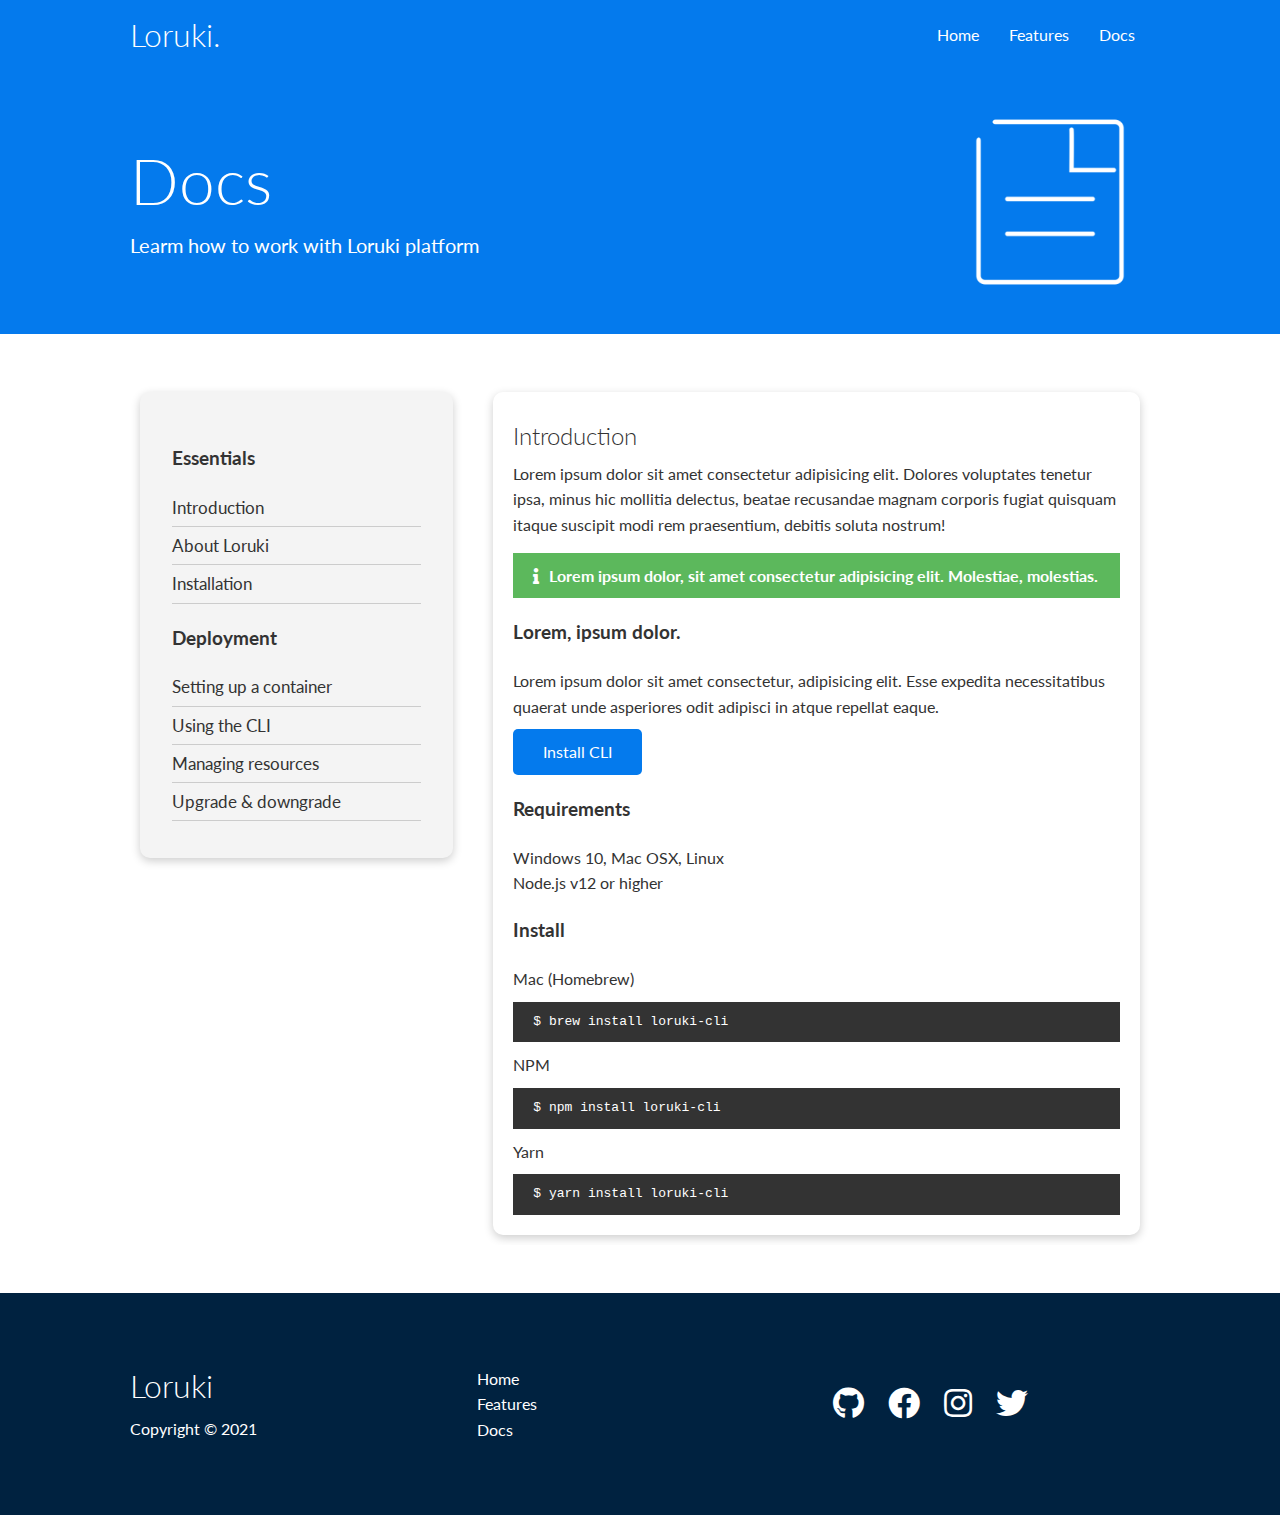
==== docs.html @ c9b8dfe8 "Initial commit" ====
<!DOCTYPE html>
<html lang="en">

<head>
    <meta charset="UTF-8">
    <meta http-equiv="X-UA-Compatible" content="IE=edge">
    <meta name="viewport" content="width=device-width, initial-scale=1.0">
    <link rel="stylesheet" href="https://cdnjs.cloudflare.com/ajax/libs/font-awesome/5.15.3/css/all.min.css">
    <link rel="stylesheet" href="./style.css">
    <link rel="stylesheet" href="./utilities.css">
    <title>Loruki | Cloud Hosting for everyone</title>
</head>

<body>
    <!-- navbar -->
    <div class="navbar">
        <div class="container flex">
            <h1 class="logo">Loruki.</h1>
            <nav>
                <ul>
                    <li><a href="index.html">Home</a></li>
                    <li><a href="features.html">Features</a></li>
                    <li><a href="docs.html">Docs</a></li>
                </ul>
            </nav>
        </div>
    </div>
    <!-- head -->
    <section class="docs-head bg-primary py-3">
        <div class="container grid">
            <div>
                <h1 class="xl">Docs</h1>
                <p class="lead">Learm how to work with Loruki platform</p>
            </div>
            <img src="./images/docs.png" alt="">
        </div>
    </section>
   <!-- docs main -->
   <section class="docs-main my-4">
       <div class="container grid">
           <div class="card bg-light p-3">
               <h3 class="my-2">Essentials</h3>
               <nav>
                   <ul>
                       <li><a href="#" class="text-primary">Introduction</a></li>
                       <li><a href="#">About Loruki</a></li>
                       <li><a href="#">Installation</a></li>
                   </ul>
               </nav>
            <h3 class="my-2">Deployment</h3>
            <nav>
                <ul>
                    <li><a href="#">Setting up a container</a></li>
                    <li><a href="#">Using the CLI</a></li>
                    <li><a href="#">Managing resources</a></li>
                    <li><a href="#">Upgrade & downgrade</a></li>
                </ul>
            </nav>
           </div>
           <div class="card">
               <h2>Introduction</h2>
               <p>Lorem ipsum dolor sit amet consectetur adipisicing elit. Dolores voluptates tenetur ipsa, minus hic mollitia delectus, beatae recusandae magnam corporis fugiat quisquam itaque suscipit modi rem praesentium, debitis soluta nostrum!</p>
               <div class="alert alert-success">
                   <i class="fas fa-info"></i>Lorem ipsum dolor, sit amet consectetur adipisicing elit. Molestiae, molestias.
               </div>
               <h3>Lorem, ipsum dolor.</h3>
               <p>Lorem ipsum dolor sit amet consectetur, adipisicing elit. Esse expedita necessitatibus quaerat unde asperiores odit adipisci in atque repellat eaque.</p>
               <a href="#" class="btn btn-primary">Install CLI</a>
               <h3>Requirements</h3>
               <ul>
                   <li>Windows 10, Mac OSX, Linux</li>
                   <li>Node.js v12 or higher</li>
               </ul>
               <h3>Install</h3>
               <p>Mac (Homebrew)</p>
               <pre><code>$ brew install loruki-cli</code></pre>
            <p>NPM</p>
            <pre><code>$ npm install loruki-cli</code></pre>
            <p>Yarn</p>
            <pre><code>$ yarn install loruki-cli</code></pre>
           </div>
       </div>
   </section>
    <!-- footer -->
    <footer class="footer bg-dark py-5">
        <div class="container grid grid-3">
            <div>
                <h1>Loruki</h1>
                <p>Copyright &copy; 2021</p>
            </div>
            <nav>
                <ul>
                    <li><a href="index.html">Home</a></li>
                    <li><a href="features.html">Features</a></li>
                    <li><a href="docs.html">Docs</a></li>
                </ul>
            </nav>
            <div class="social">
                <a href="#"><i class="fab fa-github fa-2x"></i></a>
                <a href="#"><i class="fab fa-facebook fa-2x"></i></a>
                <a href="#"><i class="fab fa-instagram fa-2x"></i></a>
                <a href="#"><i class="fab fa-twitter fa-2x"></i></a>
            </div>
        </div>
    </footer>
</body>

</html>
---- style.css ----
@import url("https://fonts.googleapis.com/css2?family=Lato:ital,wght@1,300&display=swap");

:root {
  --primary-color: #047aed;
  --secondary-color: #1c3fa8;
  --dark-color: #002240;
  --light-color: #f4f4f4;
  --white: #fff;
  --success-color: #5cb85c;
  --error-color: #d9534f;
}

* {
  box-sizing: border-box;
  padding: 0;
  margin: 0;
}
body {
  font-family: "Lato", sans-serif;
  color: #333;
  line-height: 1.6;
}
ul {
  list-style-type: none;
}
a {
  text-decoration: none;
  color: var(--white);
}
h1,
h2 {
  font-weight: 300;
  line-height: 1.2;
  margin: 10px 0;
}
p {
  margin: 10px 0;
}
img {
  width: 100%;
}
code,
pre {
  background-color: #333;
  color: var(--white);
  padding: 10px;
}
.hidden {
  visibility: hidden;
  height: 0;
}
/* Navbar */
.navbar {
  background-color: var(--primary-color);
  color: var(--white);
  height: 70px;
}
.navbar ul {
  display: flex;
}
.navbar a {
  color: var(--white);
  padding: 10px;
  margin: 0 5px;
}
.navbar .flex {
  justify-content: space-between;
}
.navbar a:hover {
  border-bottom: 2px var(--white) solid;
}
/* Showcase / Hero */
.showcase {
  height: 400px;
  background-color: var(--primary-color);
  color: var(--white);
  position: relative;
}
.showcase h1 {
  font-size: 40px;
}
.shocase p {
  margin: 20px 0;
}
.showcase .grid {
  overflow: visible;
  grid-template-columns: 55% 45%;
  gap: 30px;
}
.showcase-text {
  animation: slideInFromLeft 1s ease-in;
}
.showcase-form {
  position: relative;
  top: 60px;
  height: 350px;
  width: 400px;
  padding: 40px;
  justify-self: flex-end;
  z-index: 100;
  animation: slideInFromRight 1s ease-in;
}
.showcase-form .form-control {
  margin: 30px;
}
.showcase-form input[type="text"],
.showcase-form input[type="email"] {
  border: 0;
  border-bottom: 1px solid #b4becb;
  width: 100%;
  padding: 3px;
  font-size: 16px;
}
.showcase-form input:focus {
  outline: none;
}
.showcase::before,
.showcase::after {
  content: "";
  position: absolute;
  height: 100px;
  bottom: -70px;
  right: 0;
  left: 0;
  background-color: var(--white);
  transform: skewY(-3deg);
  -webkit-transform: skewY(-3deg);
  -moz-transform: skewY(-3deg);
  -ms-transform: skewY(-3deg);
}
/* stats */
.stats {
  padding-top: 100px;
  animation: slideInFromBottom 1s ease-in;
}
.stats-heading {
  max-width: 500px;
  margin: auto;
}
.stats .grid h3 {
  font-size: 35px;
}
.stats .grid p {
  font-size: 20px;
  font-weight: bold;
}
/* cli */
.cli .grid {
  grid-template-columns: repeat(3, 1fr);
  grid-template-rows: repeat(2, 1fr);
}
.cli .grid > *:first-child {
  grid-column: 1 / span 2;
  grid-row: 1 / span 2;
}
/* cloud */
.cloud .grid {
  grid-template-columns: 4fr 3fr;
}
/* languages */
.languages .flex {
  flex-wrap: wrap;
}
.languages .card {
  text-align: center;
  margin: 18px 10px 40px;
  transition: transform 0.2s ease-in;
}
.languages .card h4 {
  font-size: 20px;
  margin-bottom: 10px;
}
.languages .card:hover {
  transform: translateY(-15px);
}
/* features */
.features-head img,
.docs-head img {
  width: 200px;
  justify-self: flex-end;
}
.features-sub-head img {
  width: 300px;
  justify-self: flex-end;
}
.features-main .card > i {
  margin-right: 20px;
}
.features-main .grid {
  padding: 30px;
}
.features-main .grid > *:first-child {
  grid-column: 1 / span 3;
}

.features-main .grid > *:nth-child(2) {
  grid-column: 1 / span 2;
}
/* docs */
.docs-main h3 {
  margin: 20px 0;
}
.docs-main .grid {
  grid-template-columns: 1fr 2fr;
  align-items: flex-start;
}
.docs-main nav li {
  font-size: 17px;
  padding-bottom: 5px;
  margin-bottom: 5px;
  border-bottom: 1px #ccc solid;
}
.docs-main a:hover {
  font-weight: bold;
}
/* footer */
.footer .social a {
  margin: 0 10px;
}
/* animations */
@keyframes slideInFromLeft {
  0% {
    transform: translateX(-100%);
  }
  100% {
    transform: translateX(0);
  }
}
@keyframes slideInFromRight {
  0% {
    transform: translateX(100%);
  }
  100% {
    transform: translateX(0);
  }
}
@keyframes slideInFromTop {
  0% {
    transform: translateY(-100%);
  }
  100% {
    transform: translateX(0);
  }
}
@keyframes slideInFromBottom {
  0% {
    transform: translateY(100%);
  }
  100% {
    transform: translateX(0);
  }
}
/* tablets and under  */
@media (max-width: 768px) {
  .grid,
  .showcase .grid,
  .stats .grid,
  .cli .grid,
  .cloud .grid,
  .features-main .grid,
  .docs-main .grid {
    grid-template-columns: 1fr;
    grid-template-rows: 1fr;
  }
  .shocase {
    height: auto;
  }
  .showcase-text {
    text-align: center;
    margin-top: 40px;
    animation: slideInFromTop 1s ease-in;
  }
  .showcase-form {
    justify-self: center;
    margin: auto;
    animation: slideInFromBottom 1s ease-in;
  }
  .cli .grid > *:first-child {
    grid-column: 1;
    grid-row: 1;
  }
  .features-head,
  .features-sub-head,
  .docs-head {
    text-align: center;
  }
  .features-head img,
  .features-sub-head img,
  .docs-head img {
    justify-self: center;
  }
  .features-main .grid > *:first-child,
  .features-main .grid > *:nth-child(2) {
    grid-column: 1;
  }
}
/* mobile */
@media (max-width: 500px) {
  .navbar {
    height: 110px;
  }
  .navbar .flex {
    flex-direction: column;
  }
  .navbar ul {
    padding: 10px;
    background-color: rgba(0, 0, 0, 0.1);
  }
}
---- utilities.css ----
/* Utilities */
.container {
  max-width: 1100px;
  margin: 0 auto;
  overflow: auto;
  padding: 0 40px;
}
.card {
  background-color: var(--white);
  color: #333;
  border-radius: 10px;
  box-shadow: 0 3px 10px rgba(0, 0, 0, 0.2);
  padding: 20px;
  margin: 10px;
}
.btn {
  display: inline-block;
  padding: 10px 30px;
  cursor: pointer;
  background-color: var(--primary-color);
  color: var(--white);
  border: none;
  border-radius: 5px;
}
.btn-outline {
  background-color: transparent;
  border: 1px var(--white) solid;
}
.btn:hover {
  transform: scale(0.98);
}
/* backgrounds & colored buttons */
.bg-primary,
.btn-primary {
  background-color: var(--primary-color);
  color: var(--white);
}
.bg-secondary,
.btn-secondary {
  background-color: var(--secondary-color);
  color: var(--white);
}
.bg-dark,
.btn-dark {
  background-color: var(--dark-color);
  color: var(--white);
}
.bg-light,
.btn-light {
  background-color: var(--light-color);
  color: #333;
}
/* text colors */
.text-primary {
  color: var(--white);
}
.text-secondary {
  color: var(--white);
}
.text-dark {
  color: var(--white);
}
.text-light {
  color: #333;
}
.bg-light a {
  color: #333;
}
/* text sizes */
.lead {
  font-size: 20px;
}
.sm {
  font-size: 1rem;
}
.md {
  font-size: 2rem;
}
.lg {
  font-size: 3rem;
}
.xl {
  font-size: 4rem;
}
.text-center {
  text-align: center;
}
/* margin */
.my-1 {
  margin: 1rem 0;
}
.my-2 {
  margin: 1.5rem 0;
}
.my-3 {
  margin: 2rem 0;
}
.my-4 {
  margin: 3rem 0;
}
.my-5 {
  margin: 4rem 0;
}
.m-1 {
  margin: 1rem;
}
.m-2 {
  margin: 1.5rem;
}
.m-3 {
  margin: 2rem;
}
.m-4 {
  margin: 3rem;
}
.m-5 {
  margin: 4rem;
}
/* paddings */
.py-1 {
  margin: 1rem 0;
}
.py-2 {
  padding: 1.5rem 0;
}
.py-3 {
  padding: 2rem 0;
}
.py-4 {
  padding: 3rem 0;
}
.py-5 {
  padding: 4rem 0;
}
.p-1 {
  padding: 1rem;
}
.p-2 {
  padding: 1.5rem;
}
.p-3 {
  padding: 2rem;
}
.p-4 {
  padding: 3rem;
}
.m-5 {
  padding: 4rem;
}
/* alert */
.alert {
  background-color: var(--light-color);
  padding: 10px 20px;
  font-weight: bold;
  margin: 15px 0;
}
.alert i {
  margin-right: 10px;
}
.alert-success {
  background-color: var(--success-color);
  color: var(--white);
}
.alert-error {
  background-color: var(--error-color);
  color: var(--white);
}
/* flex */
.flex {
  display: flex;
  justify-content: center;
  align-items: center;
  height: 100%;
}
/* grid */
.grid {
  display: grid;
  grid-template-columns: repeat(2, 1fr);
  gap: 20px;
  justify-content: center;
  align-items: center;
  height: 100%;
}
.grid-3 {
  grid-template-columns: repeat(3, 1fr);
}
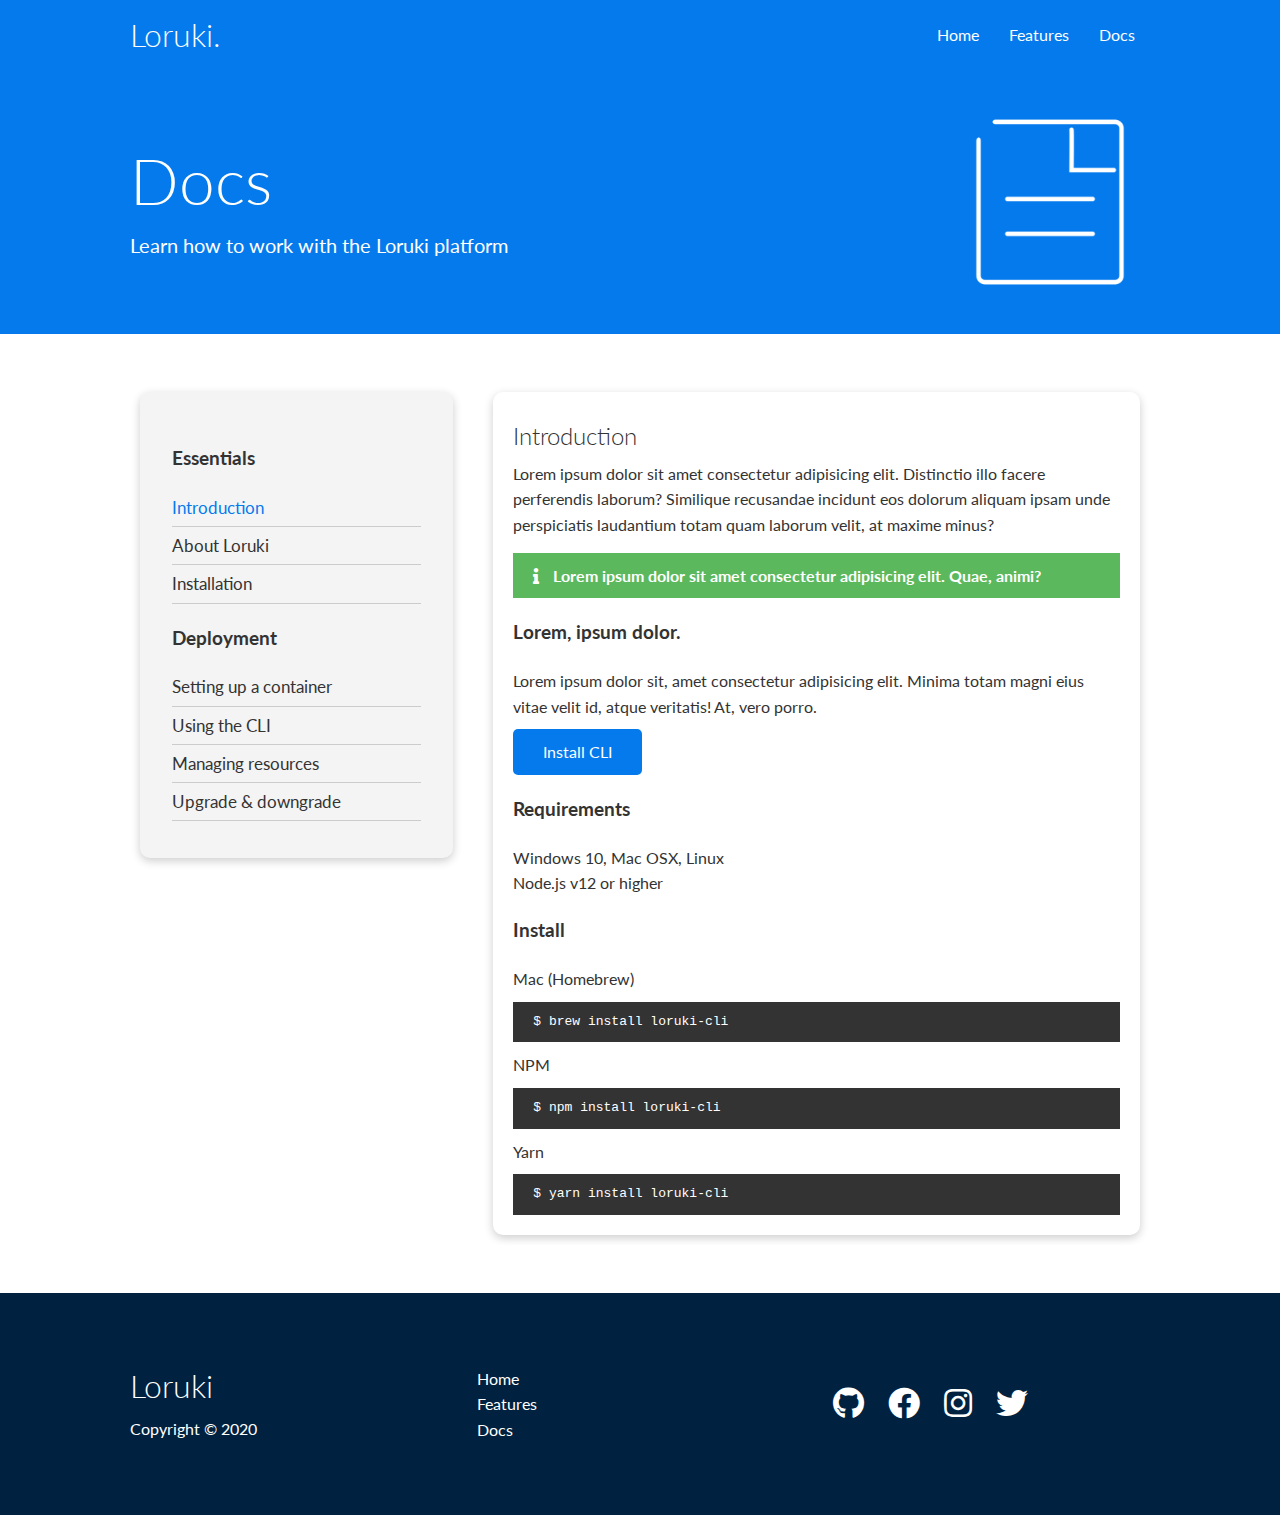
==== commit a5109257: "Initial commit" ====
--- a/docs.html
+++ b/docs.html
@@ -12,7 +12,7 @@
 </head>
 
 <body>
-    <!-- navbar -->
+    <!-- Navbar -->
     <div class="navbar">
         <div class="container flex">
             <h1 class="logo">Loruki.</h1>
@@ -25,68 +25,83 @@
             </nav>
         </div>
     </div>
-    <!-- head -->
+    
+    <!-- Head -->
     <section class="docs-head bg-primary py-3">
         <div class="container grid">
             <div>
                 <h1 class="xl">Docs</h1>
-                <p class="lead">Learm how to work with Loruki platform</p>
+                <p class="lead">
+                    Learn how to work with the Loruki platform
+                </p>
             </div>
-            <img src="./images/docs.png" alt="">
+            <img src="images/docs.png" alt="">
         </div>
     </section>
-   <!-- docs main -->
-   <section class="docs-main my-4">
-       <div class="container grid">
-           <div class="card bg-light p-3">
-               <h3 class="my-2">Essentials</h3>
-               <nav>
-                   <ul>
-                       <li><a href="#" class="text-primary">Introduction</a></li>
-                       <li><a href="#">About Loruki</a></li>
-                       <li><a href="#">Installation</a></li>
-                   </ul>
-               </nav>
-            <h3 class="my-2">Deployment</h3>
-            <nav>
+    
+    <!-- Docs main -->
+    <section class="docs-main my-4">
+        <div class="container grid">
+            <div class="card bg-light p-3">
+                <h3 class="my-2">Essentials</h3>
+                <nav>
+                    <ul>
+                        <li><a class="text-primary" href="#">Introduction</a></li>
+                        <li><a href="#">About Loruki</a></li>
+                        <li><a href="#">Installation</a></li>
+                    </ul>
+                </nav>
+    
+                <h3 class="my-2">Deployment</h3>
+                <nav>
+                    <ul>
+                        <li><a href="#">Setting up a container</a></li>
+                        <li><a href="#">Using the CLI</a></li>
+                        <li><a href="#">Managing resources</a></li>
+                        <li><a href="#">Upgrade & downgrade</a></li>
+                    </ul>
+                </nav>
+            </div>
+            <div class="card">
+                <h2>Introduction</h2>
+                <p>Lorem ipsum dolor sit amet consectetur adipisicing elit. Distinctio illo facere perferendis laborum?
+                    Similique recusandae incidunt eos dolorum aliquam ipsam unde perspiciatis laudantium totam quam laborum
+                    velit, at maxime minus?</p>
+    
+                <div class="alert alert-success">
+                    <i class="fas fa-info"></i> Lorem ipsum dolor sit amet consectetur adipisicing elit. Quae, animi?
+                </div>
+    
+                <h3>Lorem, ipsum dolor.</h3>
+                <p>Lorem ipsum dolor sit, amet consectetur adipisicing elit. Minima totam magni eius vitae velit id, atque
+                    veritatis! At, vero porro.</p>
+                <a href="#" class="btn btn-primary">Install CLI</a>
+    
+                <h3>Requirements</h3>
                 <ul>
-                    <li><a href="#">Setting up a container</a></li>
-                    <li><a href="#">Using the CLI</a></li>
-                    <li><a href="#">Managing resources</a></li>
-                    <li><a href="#">Upgrade & downgrade</a></li>
+                    <li>Windows 10, Mac OSX, Linux</li>
+                    <li>Node.js v12 or higher</li>
                 </ul>
-            </nav>
-           </div>
-           <div class="card">
-               <h2>Introduction</h2>
-               <p>Lorem ipsum dolor sit amet consectetur adipisicing elit. Dolores voluptates tenetur ipsa, minus hic mollitia delectus, beatae recusandae magnam corporis fugiat quisquam itaque suscipit modi rem praesentium, debitis soluta nostrum!</p>
-               <div class="alert alert-success">
-                   <i class="fas fa-info"></i>Lorem ipsum dolor, sit amet consectetur adipisicing elit. Molestiae, molestias.
-               </div>
-               <h3>Lorem, ipsum dolor.</h3>
-               <p>Lorem ipsum dolor sit amet consectetur, adipisicing elit. Esse expedita necessitatibus quaerat unde asperiores odit adipisci in atque repellat eaque.</p>
-               <a href="#" class="btn btn-primary">Install CLI</a>
-               <h3>Requirements</h3>
-               <ul>
-                   <li>Windows 10, Mac OSX, Linux</li>
-                   <li>Node.js v12 or higher</li>
-               </ul>
-               <h3>Install</h3>
-               <p>Mac (Homebrew)</p>
-               <pre><code>$ brew install loruki-cli</code></pre>
-            <p>NPM</p>
-            <pre><code>$ npm install loruki-cli</code></pre>
-            <p>Yarn</p>
-            <pre><code>$ yarn install loruki-cli</code></pre>
-           </div>
-       </div>
-   </section>
-    <!-- footer -->
+    
+                <h3>Install</h3>
+                <p>Mac (Homebrew)</p>
+                <pre><code>$ brew install loruki-cli</code></pre>
+                <p>NPM</p>
+                <pre><code>$ npm install loruki-cli</code></pre>
+                <p>Yarn</p>
+                <pre><code>$ yarn install loruki-cli</code></pre>
+    
+            </div>
+        </div>
+    </section>
+    
+    <!-- Footer -->
     <footer class="footer bg-dark py-5">
         <div class="container grid grid-3">
             <div>
-                <h1>Loruki</h1>
-                <p>Copyright &copy; 2021</p>
+                <h1>Loruki
+                </h1>
+                <p>Copyright &copy; 2020</p>
             </div>
             <nav>
                 <ul>
@@ -103,6 +118,7 @@
             </div>
         </div>
     </footer>
+    </footer>
 </body>
 
 </html>--- a/style.css
+++ b/style.css
@@ -1,11 +1,10 @@
-@import url("https://fonts.googleapis.com/css2?family=Lato:ital,wght@1,300&display=swap");
+@import url("https://fonts.googleapis.com/css2?family=Lato:wght@300&display=swap");
 
 :root {
   --primary-color: #047aed;
   --secondary-color: #1c3fa8;
   --dark-color: #002240;
   --light-color: #f4f4f4;
-  --white: #fff;
   --success-color: #5cb85c;
   --error-color: #d9534f;
 }
@@ -15,94 +14,115 @@
   padding: 0;
   margin: 0;
 }
+
 body {
   font-family: "Lato", sans-serif;
   color: #333;
   line-height: 1.6;
 }
+
 ul {
   list-style-type: none;
 }
+
 a {
   text-decoration: none;
-  color: var(--white);
-}
+  color: #333;
+}
+
 h1,
 h2 {
   font-weight: 300;
   line-height: 1.2;
   margin: 10px 0;
 }
+
 p {
   margin: 10px 0;
 }
+
 img {
   width: 100%;
 }
+
 code,
 pre {
-  background-color: #333;
-  color: var(--white);
+  background: #333;
+  color: #fff;
   padding: 10px;
 }
+
 .hidden {
   visibility: hidden;
   height: 0;
 }
+
 /* Navbar */
 .navbar {
   background-color: var(--primary-color);
-  color: var(--white);
+  color: #fff;
   height: 70px;
 }
+
 .navbar ul {
   display: flex;
 }
+
 .navbar a {
-  color: var(--white);
+  color: #fff;
   padding: 10px;
   margin: 0 5px;
 }
+
+.navbar a:hover {
+  border-bottom: 2px #fff solid;
+}
+
 .navbar .flex {
   justify-content: space-between;
 }
-.navbar a:hover {
-  border-bottom: 2px var(--white) solid;
-}
-/* Showcase / Hero */
+
+/* Showcase */
 .showcase {
   height: 400px;
   background-color: var(--primary-color);
-  color: var(--white);
+  color: #fff;
   position: relative;
 }
+
 .showcase h1 {
   font-size: 40px;
 }
-.shocase p {
+
+.showcase p {
   margin: 20px 0;
 }
+
 .showcase .grid {
   overflow: visible;
-  grid-template-columns: 55% 45%;
+  grid-template-columns: 55% auto;
   gap: 30px;
 }
+
 .showcase-text {
   animation: slideInFromLeft 1s ease-in;
 }
+
 .showcase-form {
   position: relative;
   top: 60px;
   height: 350px;
   width: 400px;
   padding: 40px;
+  z-index: 100;
   justify-self: flex-end;
-  z-index: 100;
   animation: slideInFromRight 1s ease-in;
 }
+
 .showcase-form .form-control {
-  margin: 30px;
-}
+  margin: 30px 0;
+}
+
 .showcase-form input[type="text"],
 .showcase-form input[type="email"] {
   border: 0;
@@ -111,9 +131,11 @@
   padding: 3px;
   font-size: 16px;
 }
+
 .showcase-form input:focus {
   outline: none;
 }
+
 .showcase::before,
 .showcase::after {
   content: "";
@@ -122,73 +144,90 @@
   bottom: -70px;
   right: 0;
   left: 0;
-  background-color: var(--white);
+  background: #fff;
   transform: skewY(-3deg);
   -webkit-transform: skewY(-3deg);
   -moz-transform: skewY(-3deg);
   -ms-transform: skewY(-3deg);
 }
-/* stats */
+
+/* Stats */
 .stats {
   padding-top: 100px;
   animation: slideInFromBottom 1s ease-in;
 }
+
 .stats-heading {
   max-width: 500px;
   margin: auto;
 }
+
 .stats .grid h3 {
   font-size: 35px;
 }
+
 .stats .grid p {
   font-size: 20px;
   font-weight: bold;
 }
-/* cli */
+
+/* Cli */
 .cli .grid {
   grid-template-columns: repeat(3, 1fr);
   grid-template-rows: repeat(2, 1fr);
 }
+
 .cli .grid > *:first-child {
   grid-column: 1 / span 2;
   grid-row: 1 / span 2;
 }
-/* cloud */
+
+/* Cloud */
 .cloud .grid {
   grid-template-columns: 4fr 3fr;
 }
-/* languages */
+
+/* Languages */
+
 .languages .flex {
   flex-wrap: wrap;
 }
+
 .languages .card {
   text-align: center;
   margin: 18px 10px 40px;
   transition: transform 0.2s ease-in;
 }
+
 .languages .card h4 {
   font-size: 20px;
   margin-bottom: 10px;
 }
+
 .languages .card:hover {
   transform: translateY(-15px);
 }
-/* features */
+
+/* Features */
 .features-head img,
 .docs-head img {
   width: 200px;
   justify-self: flex-end;
 }
+
 .features-sub-head img {
   width: 300px;
   justify-self: flex-end;
 }
+
 .features-main .card > i {
   margin-right: 20px;
 }
+
 .features-main .grid {
   padding: 30px;
 }
+
 .features-main .grid > *:first-child {
   grid-column: 1 / span 3;
 }
@@ -196,61 +235,75 @@
 .features-main .grid > *:nth-child(2) {
   grid-column: 1 / span 2;
 }
-/* docs */
+
+/* Docs */
 .docs-main h3 {
   margin: 20px 0;
 }
+
 .docs-main .grid {
   grid-template-columns: 1fr 2fr;
   align-items: flex-start;
 }
+
 .docs-main nav li {
   font-size: 17px;
   padding-bottom: 5px;
   margin-bottom: 5px;
   border-bottom: 1px #ccc solid;
 }
+
 .docs-main a:hover {
   font-weight: bold;
 }
-/* footer */
+
+/* Footer */
 .footer .social a {
   margin: 0 10px;
 }
-/* animations */
+
+/* Animations */
 @keyframes slideInFromLeft {
   0% {
     transform: translateX(-100%);
   }
+
   100% {
     transform: translateX(0);
   }
 }
+
 @keyframes slideInFromRight {
   0% {
     transform: translateX(100%);
   }
+
   100% {
     transform: translateX(0);
   }
 }
+
 @keyframes slideInFromTop {
   0% {
     transform: translateY(-100%);
   }
+
   100% {
     transform: translateX(0);
   }
 }
+
 @keyframes slideInFromBottom {
   0% {
     transform: translateY(100%);
   }
+
   100% {
     transform: translateX(0);
   }
 }
-/* tablets and under  */
+
+/* Tablets and under */
 @media (max-width: 768px) {
   .grid,
   .showcase .grid,
@@ -262,48 +315,62 @@
     grid-template-columns: 1fr;
     grid-template-rows: 1fr;
   }
-  .shocase {
+
+  .showcase {
     height: auto;
   }
+
   .showcase-text {
     text-align: center;
     margin-top: 40px;
     animation: slideInFromTop 1s ease-in;
   }
+
   .showcase-form {
     justify-self: center;
     margin: auto;
     animation: slideInFromBottom 1s ease-in;
   }
+
   .cli .grid > *:first-child {
     grid-column: 1;
     grid-row: 1;
   }
+
   .features-head,
   .features-sub-head,
   .docs-head {
     text-align: center;
   }
+
   .features-head img,
   .features-sub-head img,
   .docs-head img {
     justify-self: center;
   }
+
   .features-main .grid > *:first-child,
   .features-main .grid > *:nth-child(2) {
     grid-column: 1;
   }
 }
-/* mobile */
-@media (max-width: 500px) {
+
+/* Mobile */
+@media (max-width: 300px) {
   .navbar {
     height: 110px;
   }
+
   .navbar .flex {
     flex-direction: column;
   }
+
   .navbar ul {
     padding: 10px;
     background-color: rgba(0, 0, 0, 0.1);
   }
-}
+
+  .showcase-form {
+    width: 300px;
+  }
+}
--- a/utilities.css
+++ b/utilities.css
@@ -1,178 +1,143 @@
-/* Utilities */
 .container {
   max-width: 1100px;
   margin: 0 auto;
   overflow: auto;
   padding: 0 40px;
 }
+
 .card {
-  background-color: var(--white);
+  background-color: #fff;
   color: #333;
   border-radius: 10px;
   box-shadow: 0 3px 10px rgba(0, 0, 0, 0.2);
   padding: 20px;
   margin: 10px;
 }
+
 .btn {
   display: inline-block;
   padding: 10px 30px;
   cursor: pointer;
-  background-color: var(--primary-color);
-  color: var(--white);
+  background: var(--primary-color);
+  color: #fff;
   border: none;
   border-radius: 5px;
 }
+
 .btn-outline {
   background-color: transparent;
-  border: 1px var(--white) solid;
-}
+  border: 1px #fff solid;
+}
+
 .btn:hover {
   transform: scale(0.98);
 }
-/* backgrounds & colored buttons */
+
+/* Backgrounds & colored buttons */
 .bg-primary,
 .btn-primary {
   background-color: var(--primary-color);
-  color: var(--white);
-}
+  color: #fff;
+}
+
 .bg-secondary,
 .btn-secondary {
   background-color: var(--secondary-color);
-  color: var(--white);
-}
+  color: #fff;
+}
+
 .bg-dark,
 .btn-dark {
   background-color: var(--dark-color);
-  color: var(--white);
-}
+  color: #fff;
+}
+
 .bg-light,
 .btn-light {
   background-color: var(--light-color);
   color: #333;
 }
-/* text colors */
+
+.bg-primary a,
+.btn-primary a,
+.bg-secondary a,
+.btn-secondary a,
+.bg-dark a,
+.btn-dark a {
+  color: #fff;
+}
+
+/* Text colors */
 .text-primary {
-  color: var(--white);
-}
+  color: var(--primary-color);
+}
+
 .text-secondary {
-  color: var(--white);
-}
+  color: var(--secondary-color);
+}
+
 .text-dark {
-  color: var(--white);
-}
+  color: var(--dark-color);
+}
+
 .text-light {
-  color: #333;
-}
-.bg-light a {
-  color: #333;
-}
-/* text sizes */
+  color: var(--light-color);
+}
+
+/* Text sizes */
 .lead {
   font-size: 20px;
 }
+
 .sm {
   font-size: 1rem;
 }
+
 .md {
   font-size: 2rem;
 }
+
 .lg {
   font-size: 3rem;
 }
+
 .xl {
   font-size: 4rem;
 }
+
 .text-center {
   text-align: center;
 }
-/* margin */
-.my-1 {
-  margin: 1rem 0;
-}
-.my-2 {
-  margin: 1.5rem 0;
-}
-.my-3 {
-  margin: 2rem 0;
-}
-.my-4 {
-  margin: 3rem 0;
-}
-.my-5 {
-  margin: 4rem 0;
-}
-.m-1 {
-  margin: 1rem;
-}
-.m-2 {
-  margin: 1.5rem;
-}
-.m-3 {
-  margin: 2rem;
-}
-.m-4 {
-  margin: 3rem;
-}
-.m-5 {
-  margin: 4rem;
-}
-/* paddings */
-.py-1 {
-  margin: 1rem 0;
-}
-.py-2 {
-  padding: 1.5rem 0;
-}
-.py-3 {
-  padding: 2rem 0;
-}
-.py-4 {
-  padding: 3rem 0;
-}
-.py-5 {
-  padding: 4rem 0;
-}
-.p-1 {
-  padding: 1rem;
-}
-.p-2 {
-  padding: 1.5rem;
-}
-.p-3 {
-  padding: 2rem;
-}
-.p-4 {
-  padding: 3rem;
-}
-.m-5 {
-  padding: 4rem;
-}
-/* alert */
+
+/* Alert */
 .alert {
   background-color: var(--light-color);
   padding: 10px 20px;
   font-weight: bold;
   margin: 15px 0;
 }
+
 .alert i {
   margin-right: 10px;
 }
+
 .alert-success {
   background-color: var(--success-color);
-  color: var(--white);
-}
+  color: #fff;
+}
+
 .alert-error {
   background-color: var(--error-color);
-  color: var(--white);
-}
-/* flex */
+  color: #fff;
+}
+
 .flex {
   display: flex;
   justify-content: center;
   align-items: center;
   height: 100%;
 }
-/* grid */
+
 .grid {
   display: grid;
   grid-template-columns: repeat(2, 1fr);
@@ -181,6 +146,89 @@
   align-items: center;
   height: 100%;
 }
+
 .grid-3 {
   grid-template-columns: repeat(3, 1fr);
 }
+
+/* Margin */
+.my-1 {
+  margin: 1rem 0;
+}
+
+.my-2 {
+  margin: 1.5rem 0;
+}
+
+.my-3 {
+  margin: 2rem 0;
+}
+
+.my-4 {
+  margin: 3rem 0;
+}
+
+.my-5 {
+  margin: 4rem 0;
+}
+
+.m-1 {
+  margin: 1rem;
+}
+
+.m-2 {
+  margin: 1.5rem;
+}
+
+.m-3 {
+  margin: 2rem;
+}
+
+.m-4 {
+  margin: 3rem;
+}
+
+.m-5 {
+  margin: 4rem;
+}
+
+/* Padding */
+.py-1 {
+  padding: 1rem 0;
+}
+
+.py-2 {
+  padding: 1.5rem 0;
+}
+
+.py-3 {
+  padding: 2rem 0;
+}
+
+.py-4 {
+  padding: 3rem 0;
+}
+
+.py-5 {
+  padding: 4rem 0;
+}
+
+.p-1 {
+  padding: 1rem;
+}
+
+.p-2 {
+  padding: 1.5rem;
+}
+
+.p-3 {
+  padding: 2rem;
+}
+
+.p-4 {
+  padding: 3rem;
+}
+
+.p-5 {
+  padding: 4rem;
+}
